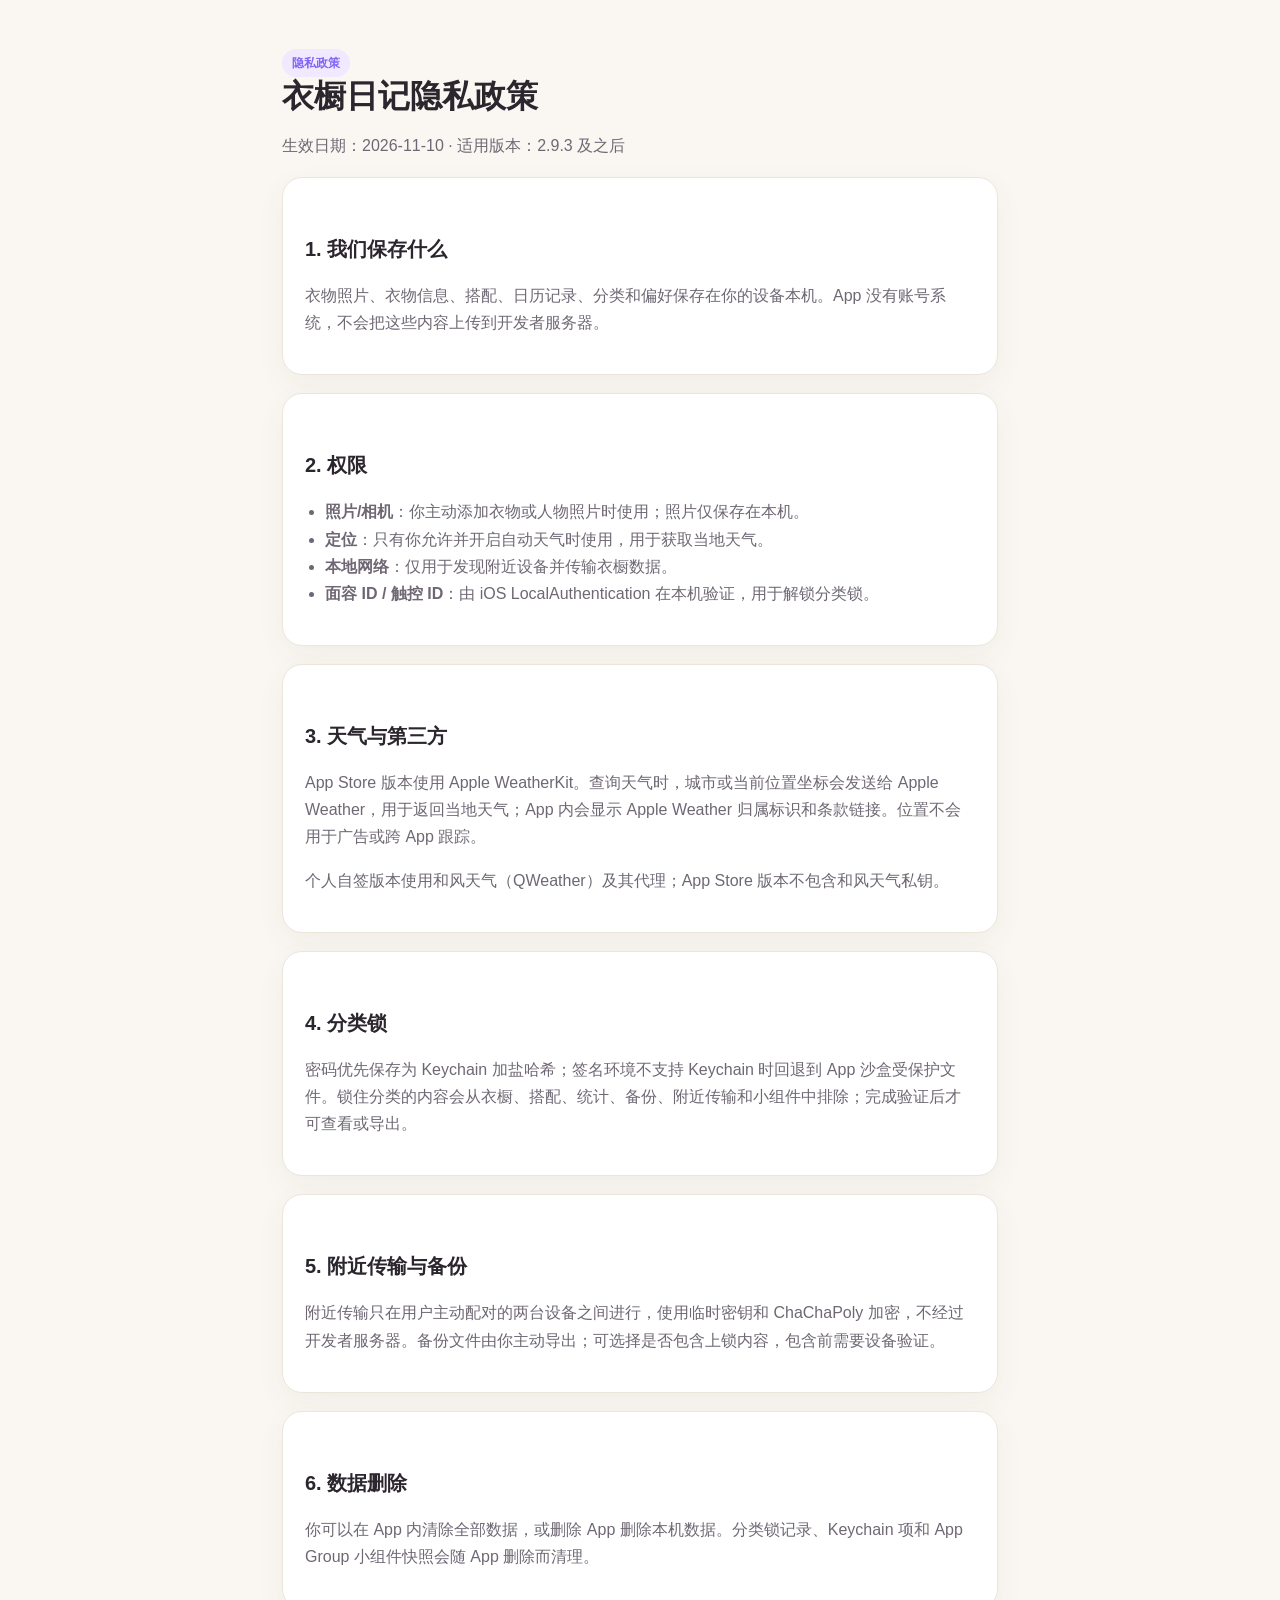
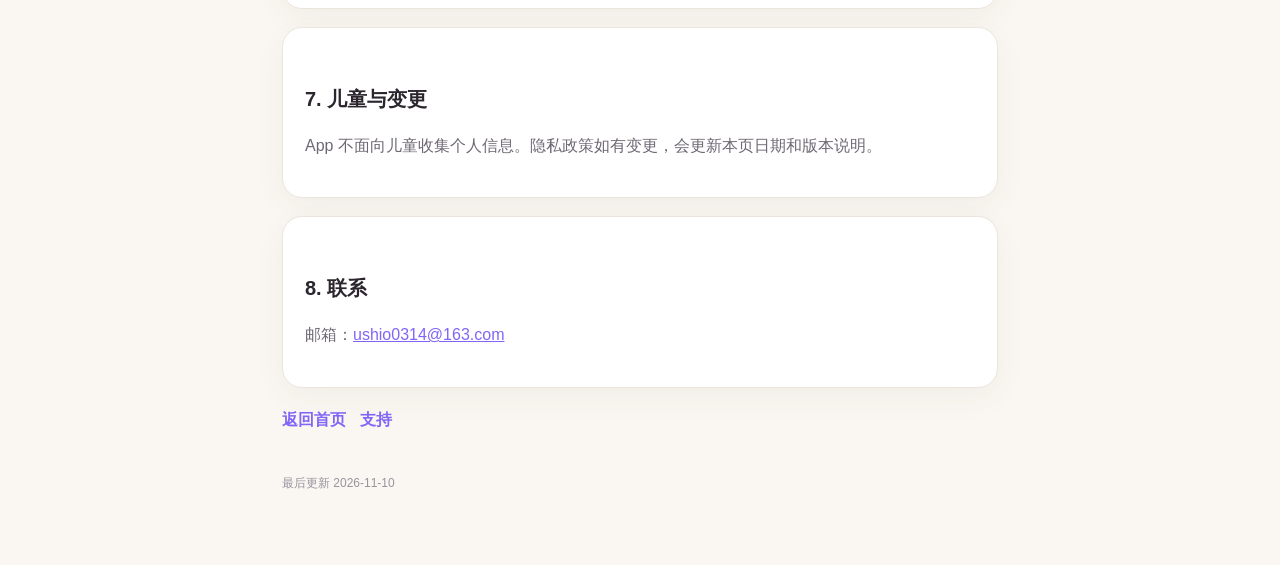
==== privacy.html @ 2c4ae763 "Publish privacy and support pages" ====
<!doctype html>
<html lang="zh-Hans">
<head><meta charset="utf-8"><meta name="viewport" content="width=device-width,initial-scale=1">
<title>衣橱日记 · 隐私政策</title><link rel="stylesheet" href="styles.css"></head>
<body><main>
<span class="tag">隐私政策</span><h1>衣橱日记隐私政策</h1>
<p>生效日期：2026-11-10 · 适用版本：2.9.3 及之后</p>
<div class="card"><h2>1. 我们保存什么</h2>
<p>衣物照片、衣物信息、搭配、日历记录、分类和偏好保存在你的设备本机。App 没有账号系统，不会把这些内容上传到开发者服务器。</p></div>
<div class="card"><h2>2. 权限</h2>
<ul>
<li><strong>照片/相机</strong>：你主动添加衣物或人物照片时使用；照片仅保存在本机。</li>
<li><strong>定位</strong>：只有你允许并开启自动天气时使用，用于获取当地天气。</li>
<li><strong>本地网络</strong>：仅用于发现附近设备并传输衣橱数据。</li>
<li><strong>面容 ID / 触控 ID</strong>：由 iOS LocalAuthentication 在本机验证，用于解锁分类锁。</li>
</ul></div>
<div class="card"><h2>3. 天气与第三方</h2>
<p>App Store 版本使用 Apple WeatherKit。查询天气时，城市或当前位置坐标会发送给 Apple Weather，用于返回当地天气；App 内会显示 Apple Weather 归属标识和条款链接。位置不会用于广告或跨 App 跟踪。</p>
<p>个人自签版本使用和风天气（QWeather）及其代理；App Store 版本不包含和风天气私钥。</p></div>
<div class="card"><h2>4. 分类锁</h2>
<p>密码优先保存为 Keychain 加盐哈希；签名环境不支持 Keychain 时回退到 App 沙盒受保护文件。锁住分类的内容会从衣橱、搭配、统计、备份、附近传输和小组件中排除；完成验证后才可查看或导出。</p></div>
<div class="card"><h2>5. 附近传输与备份</h2>
<p>附近传输只在用户主动配对的两台设备之间进行，使用临时密钥和 ChaChaPoly 加密，不经过开发者服务器。备份文件由你主动导出；可选择是否包含上锁内容，包含前需要设备验证。</p></div>
<div class="card"><h2>6. 数据删除</h2>
<p>你可以在 App 内清除全部数据，或删除 App 删除本机数据。分类锁记录、Keychain 项和 App Group 小组件快照会随 App 删除而清理。</p></div>
<div class="card"><h2>7. 儿童与变更</h2>
<p>App 不面向儿童收集个人信息。隐私政策如有变更，会更新本页日期和版本说明。</p></div>
<div class="card"><h2>8. 联系</h2><p>邮箱：<a href="mailto:ushio0314@163.com">ushio0314@163.com</a></p></div>
<nav><a href="index.html">返回首页</a><a href="support.html">支持</a></nav>
<footer>最后更新 2026-11-10</footer>
</main></body></html>
---- styles.css ----
:root{color-scheme:light;--ink:#2b252d;--sub:#6f6874;--purple:#8265f6;--bg:#faf7f2;--card:#fff}
*{box-sizing:border-box}body{margin:0;background:var(--bg);color:var(--ink);font:16px/1.7 -apple-system,BlinkMacSystemFont,"PingFang SC","Helvetica Neue",Arial,sans-serif}
main{max-width:760px;margin:0 auto;padding:48px 22px 72px}
h1{font-size:32px;line-height:1.2;margin:0 0 8px}h2{font-size:20px;margin:32px 0 8px}h3{font-size:16px;margin:22px 0 4px}
p,li{color:var(--sub)}a{color:var(--purple)}
.card{background:var(--card);border:1px solid #ece5dc;border-radius:20px;padding:22px;margin:18px 0;box-shadow:0 10px 30px rgba(70,50,40,.05)}
.tag{display:inline-block;background:#efeaff;color:var(--purple);border-radius:999px;padding:4px 10px;font-size:12px;font-weight:600}
nav{display:flex;gap:14px;flex-wrap:wrap;margin:18px 0 26px}nav a{text-decoration:none;font-weight:600}
footer{margin-top:40px;font-size:12px;color:#9a929e}
code{background:#f1ece6;padding:2px 5px;border-radius:5px;color:var(--ink)}
ul{padding-left:20px}
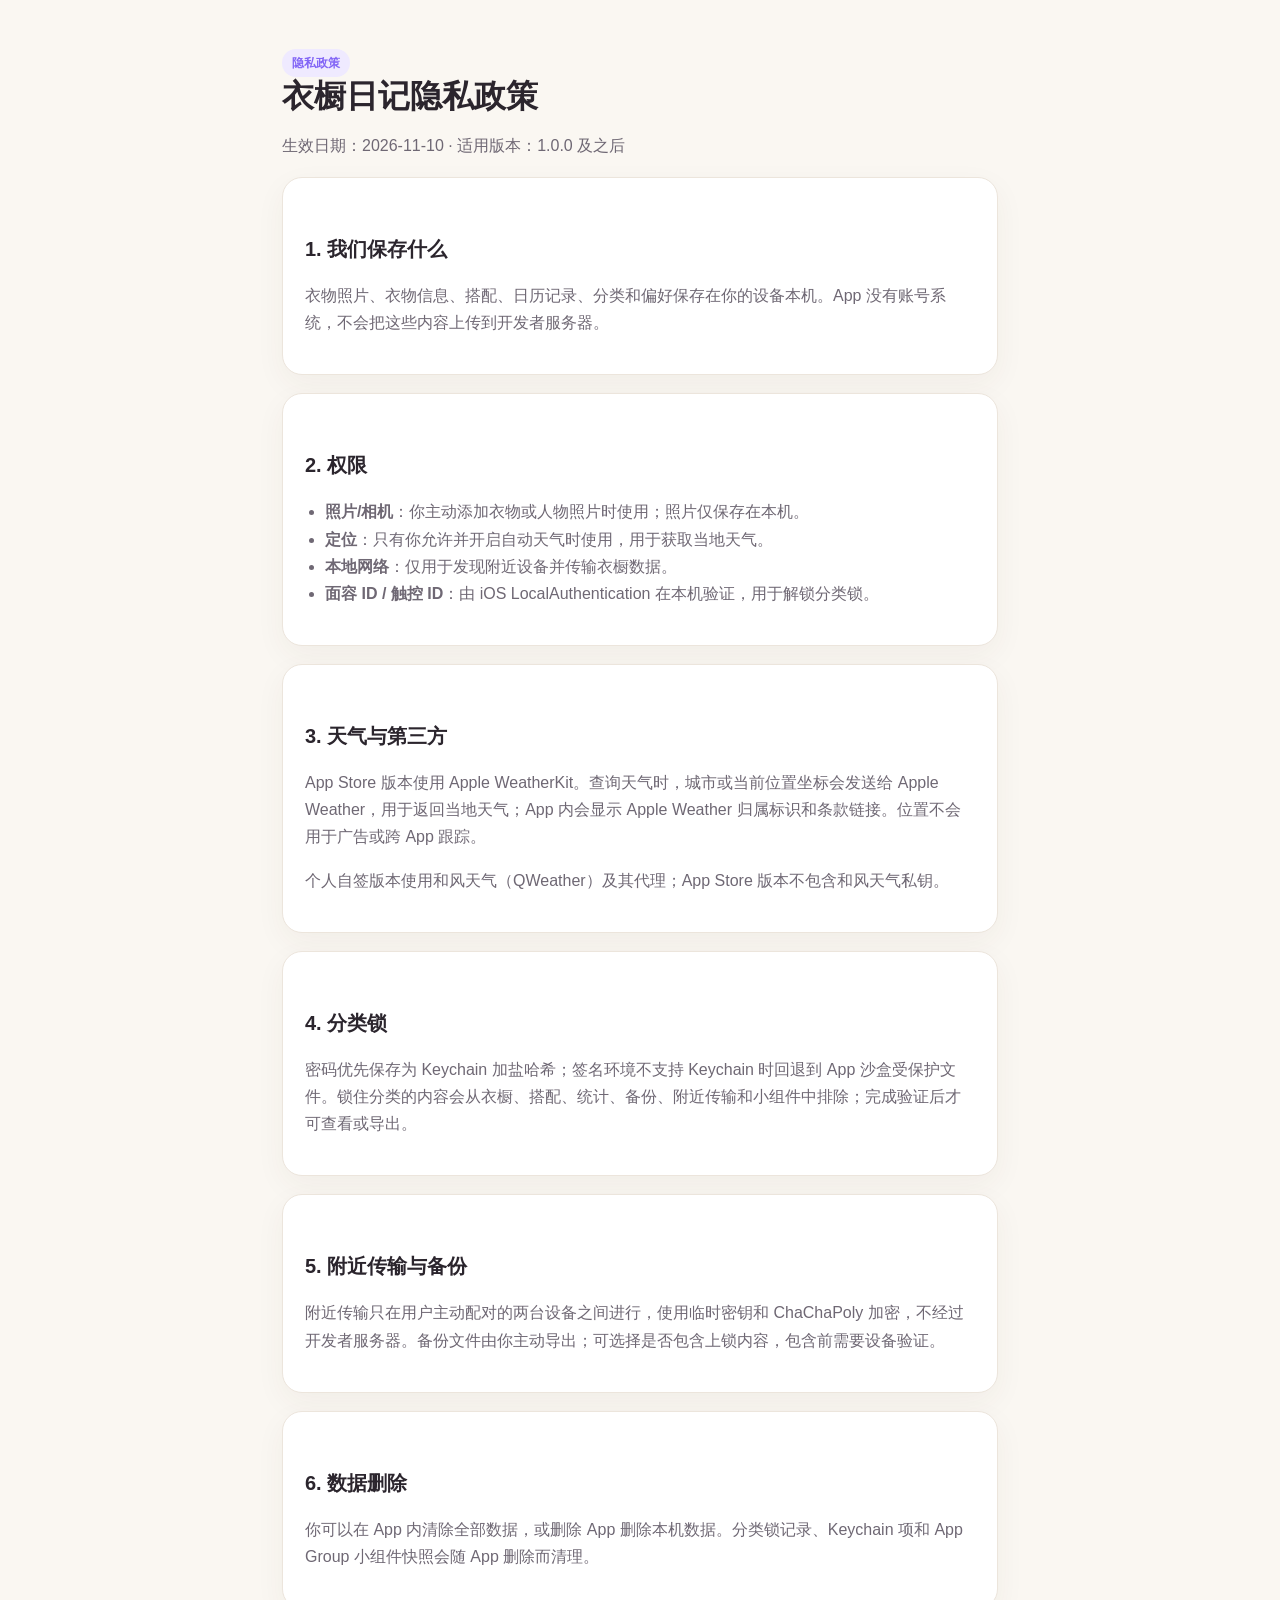
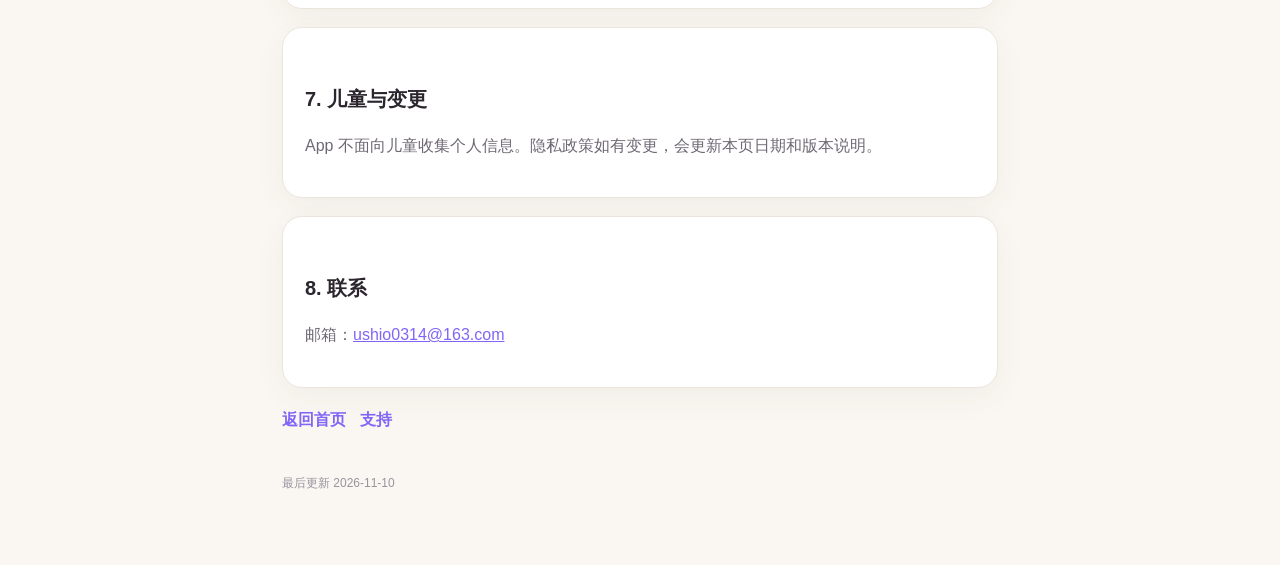
==== commit e9e5b5db: "Update privacy.html" ====
--- a/privacy.html
+++ b/privacy.html
@@ -4,7 +4,7 @@
 <title>衣橱日记 · 隐私政策</title><link rel="stylesheet" href="styles.css"></head>
 <body><main>
 <span class="tag">隐私政策</span><h1>衣橱日记隐私政策</h1>
-<p>生效日期：2026-11-10 · 适用版本：2.9.3 及之后</p>
+<p>生效日期：2026-11-10 · 适用版本：1.0.0 及之后</p>
 <div class="card"><h2>1. 我们保存什么</h2>
 <p>衣物照片、衣物信息、搭配、日历记录、分类和偏好保存在你的设备本机。App 没有账号系统，不会把这些内容上传到开发者服务器。</p></div>
 <div class="card"><h2>2. 权限</h2>
